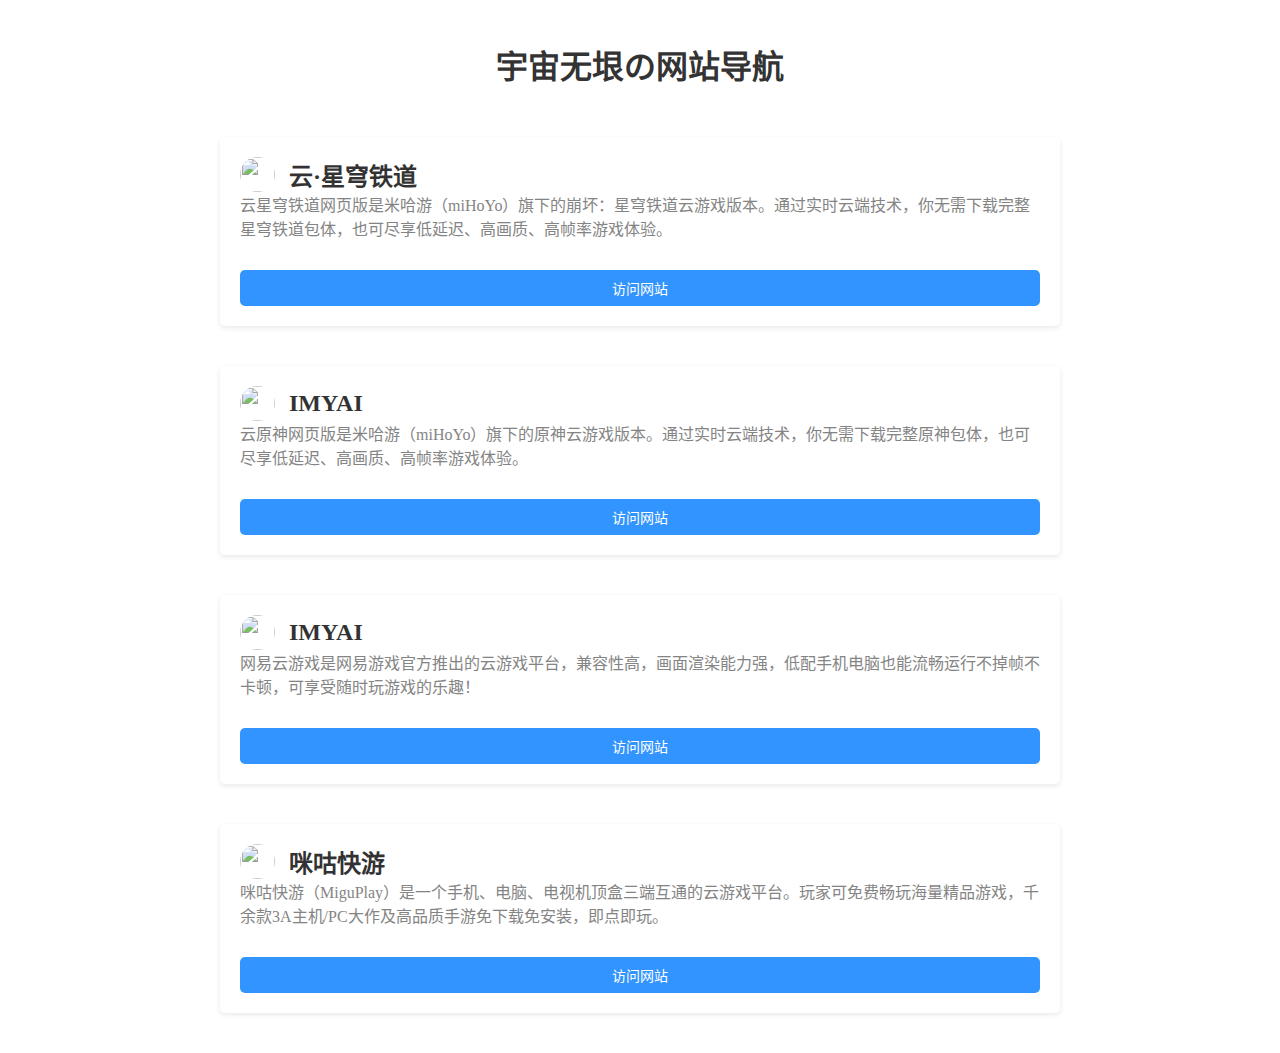
==== website.html @ 9bf2da71 "Add files via upload" ====
<!doctype html>
<html lang="zh-CN">
<head>
<meta charset="UTF-8">
<title>网站导航 - 宇宙无垠の小窝</title>
<link rel="shortcut icon" href="favicon.png" type="image/x-icon">
<meta name="viewport" content="width=device-width, initial-scale=1">
<style>
body {
    margin: 0;
    padding: 20px;
    background-image: url('https://t.mwm.moe/ycy');
    background-repeat:no-repeat; /* 背景图像将不会在元素内部重复 */
    background-attachment:fixed; /* 滚动页面时，背景图像不会随之移动 */
    background-position: center center; /* 背景图像在元素中水平和垂直方向上都居中对齐 */
    background-size: cover; /* 背景图像将被缩放以完全覆盖整个元素，图像可能被裁剪 */
}
h1 {
    text-align: center;
    color: #333;
    margin-bottom: 30px;
}
.website-container {
    display: flex;
    flex-wrap: wrap;
    justify-content: center;
    position: relative;
    z-index: 1;
}
.website {
    position: relative;
    max-width: 800px;
    margin: 20px; /*方块间的距离*/
    padding: 20px;
    background-color: #fff;
    border-radius: 5px; /*方块圆角值*/
    box-shadow: 0 2px 5px rgba(0, 0, 0, 0.1);
    transition: box-shadow 0.3s ease;
    opacity: 0.8; /*设置透明度*/
}

    .website {
    width: 85%;
}
.website:hover {
    box-shadow: 0 4px 10px rgba(0, 0, 0, 0.2);
}
.website p {
    color: #666;
    margin: 0;
}
.website img {
    width: 35px; /* 定义图片的宽度*/
    height: 35px; /* 定义图片的高度*/
    border-radius: 50%; /* 设置图片圆角为50%*/
    margin-right: 10px; /* 定义图片与标题之间的间距*/
    vertical-align: middle; /* 使图片与文字垂直居中对齐*/
    
}
.website h2 {
    margin: 0; /* 去掉标题的默认外边距*/
    display: inline-block; /* 使标题与图片在同一行显示*/
    vertical-align: middle; /* 使标题与图片垂直居中对齐*/
    
}

.website .button {
    display: block;
    padding: 8px 16px;
    background-color: #007bff;
    color: #fff;
    border: none;
    border-radius: 5px;
    font-size: 14px;
    text-decoration: none;
    transition: background-color 0.3s ease;
    text-align: center;
}

@media screen and (max-device-width: 400px) {
    .website .description {
    margin-bottom: 10px;
    /* 设置内容与按钮的间距 */
}
}
@media screen and (min-device-width: 400px) {
    .website .description {
    margin-bottom: 30px;
    /* 设置内容与按钮的间距 */
}
}
</style>
</head>
<body>
<h1>宇宙无垠の网站导航</h1>
<div class="website-container">
  <div class="website">
    <img src="https://sr.mihoyo.com/cloud/m/ico/favicon_128.2.1.0.ico" alt="" onerror="this.onerror=null; this.src='https://s2.loli.net/2024/03/06/IShspwBxYy8lKXA.gif';">
    <h2>云·星穹铁道</h2>
    <p class="description">云星穹铁道网页版是米哈游（miHoYo）旗下的崩坏：星穹铁道云游戏版本。通过实时云端技术，你无需下载完整星穹铁道包体，也可尽享低延迟、高画质、高帧率游戏体验。</p>
    <a href="https://sr.mihoyo.com/cloud/" target="_blank" class="button">访问网站</a>
    <div class="icn"></div>
  </div>
  
  <div class="website">
    <img src="https://webstatic.mihoyo.com/common/clgm-web-app/ys/ico/favicon_128.4.6.0.ico" alt="" onerror="this.onerror=null; this.src='https://s2.loli.net/2024/03/06/IShspwBxYy8lKXA.gif';">
    <h2>IMYAI</h2>
    <p class="description">云原神网页版是米哈游（miHoYo）旗下的原神云游戏版本。通过实时云端技术，你无需下载完整原神包体，也可尽享低延迟、高画质、高帧率游戏体验。</p>
    <a href="https://ys.mihoyo.com/cloud/" target="_blank" class="button">访问网站</a>
    <div class="icn"></div>
  </div>
  
  <div class="website">
    <img src="https://cg.163.com/logo2.png" alt="" onerror="this.onerror=null; this.src='https://s2.loli.net/2024/03/06/IShspwBxYy8lKXA.gif';">
    <h2>IMYAI</h2>
    <p class="description">网易云游戏是网易游戏官方推出的云游戏平台，兼容性高，画面渲染能力强，低配手机电脑也能流畅运行不掉帧不卡顿，可享受随时玩游戏的乐趣！</p>
    <a href="https://cg.163.com/" target="_blank" class="button">访问网站</a>
    <div class="icn"></div>
  </div>
  
  <div class="website">
    <img src="https://www.migufun.com/middleh5/migu_icon.png" alt="" onerror="this.onerror=null; this.src='https://s2.loli.net/2024/03/06/IShspwBxYy8lKXA.gif';">
    <h2>咪咕快游</h2>
    <p class="description">咪咕快游（MiguPlay）是一个手机、电脑、电视机顶盒三端互通的云游戏平台。玩家可免费畅玩海量精品游戏，千余款3A主机/PC大作及高品质手游免下载免安装，即点即玩。</p>
    <a href="https://www.migufun.com" target="_blank" class="button">访问网站</a>
    <div class="icn"></div>
  </div>
</div>
</body>
</html>
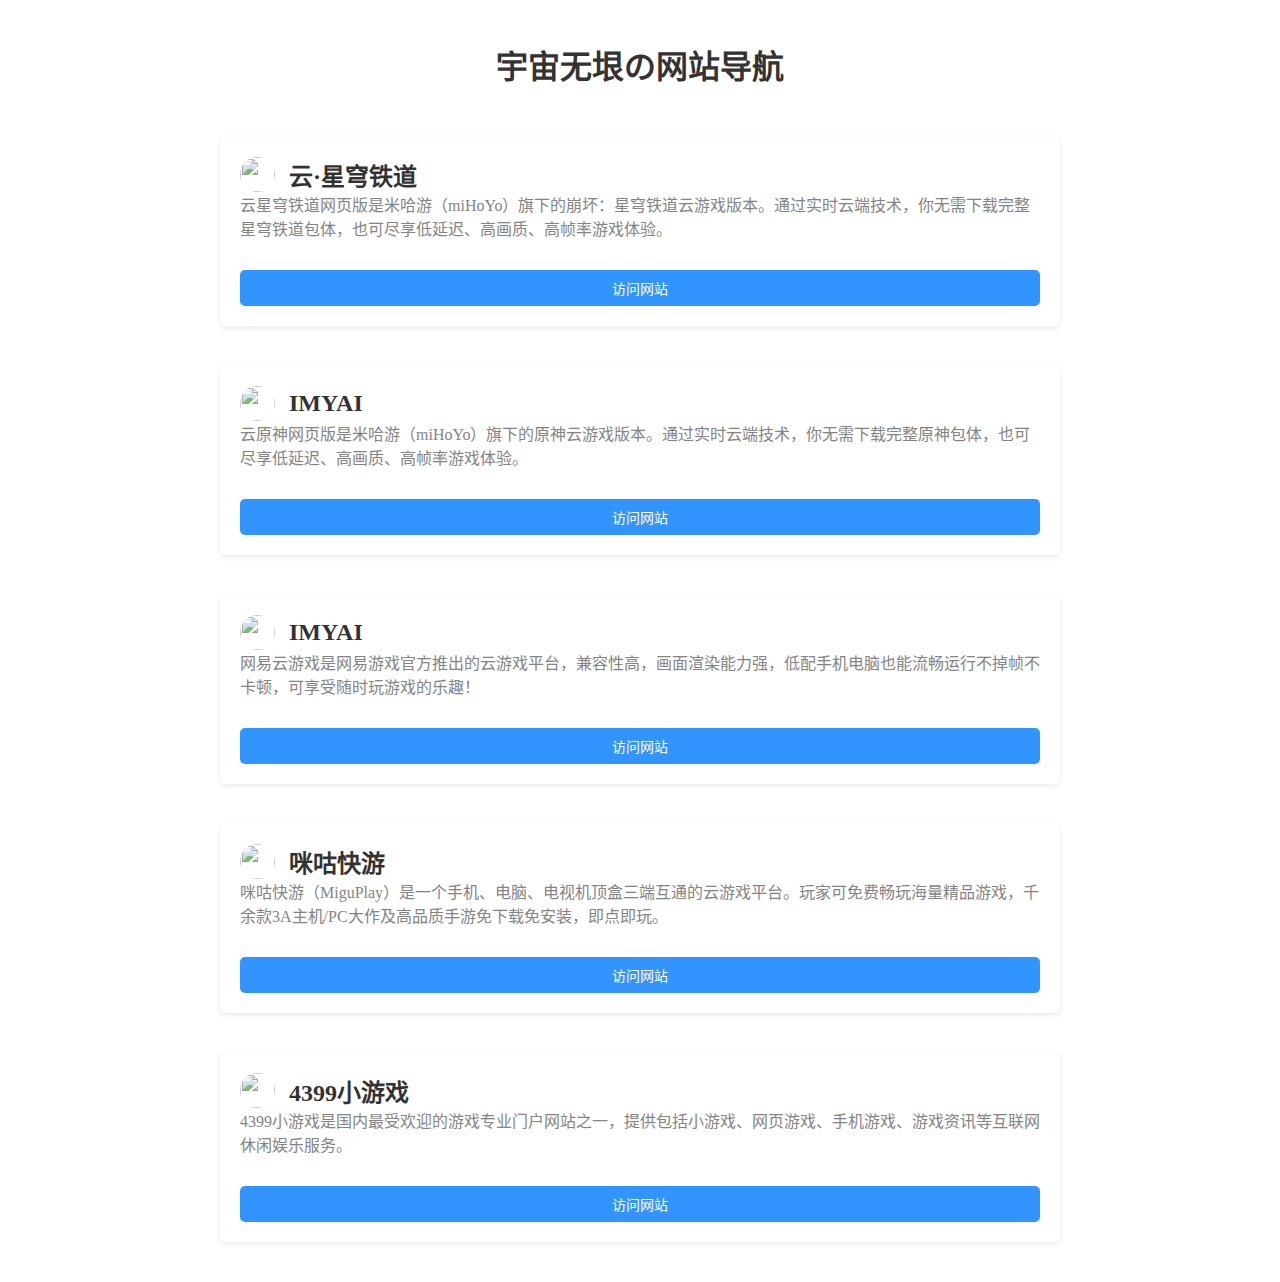
==== commit 20776a50: "Update website.html" ====
--- a/website.html
+++ b/website.html
@@ -125,6 +125,14 @@
     <a href="https://www.migufun.com" target="_blank" class="button">访问网站</a>
     <div class="icn"></div>
   </div>
+  
+  <div class="website">
+    <img src="https://www.4399.com/favicon.ico" alt="" onerror="this.onerror=null; this.src='https://s2.loli.net/2024/03/06/IShspwBxYy8lKXA.gif';">
+    <h2>4399小游戏</h2>
+    <p class="description">4399小游戏是国内最受欢迎的游戏专业门户网站之一，提供包括小游戏、网页游戏、手机游戏、游戏资讯等互联网休闲娱乐服务。</p>
+    <a href="https://www.4399.com/" target="_blank" class="button">访问网站</a>
+    <div class="icn"></div>
+  </div>
 </div>
 </body>
-</html>+</html>
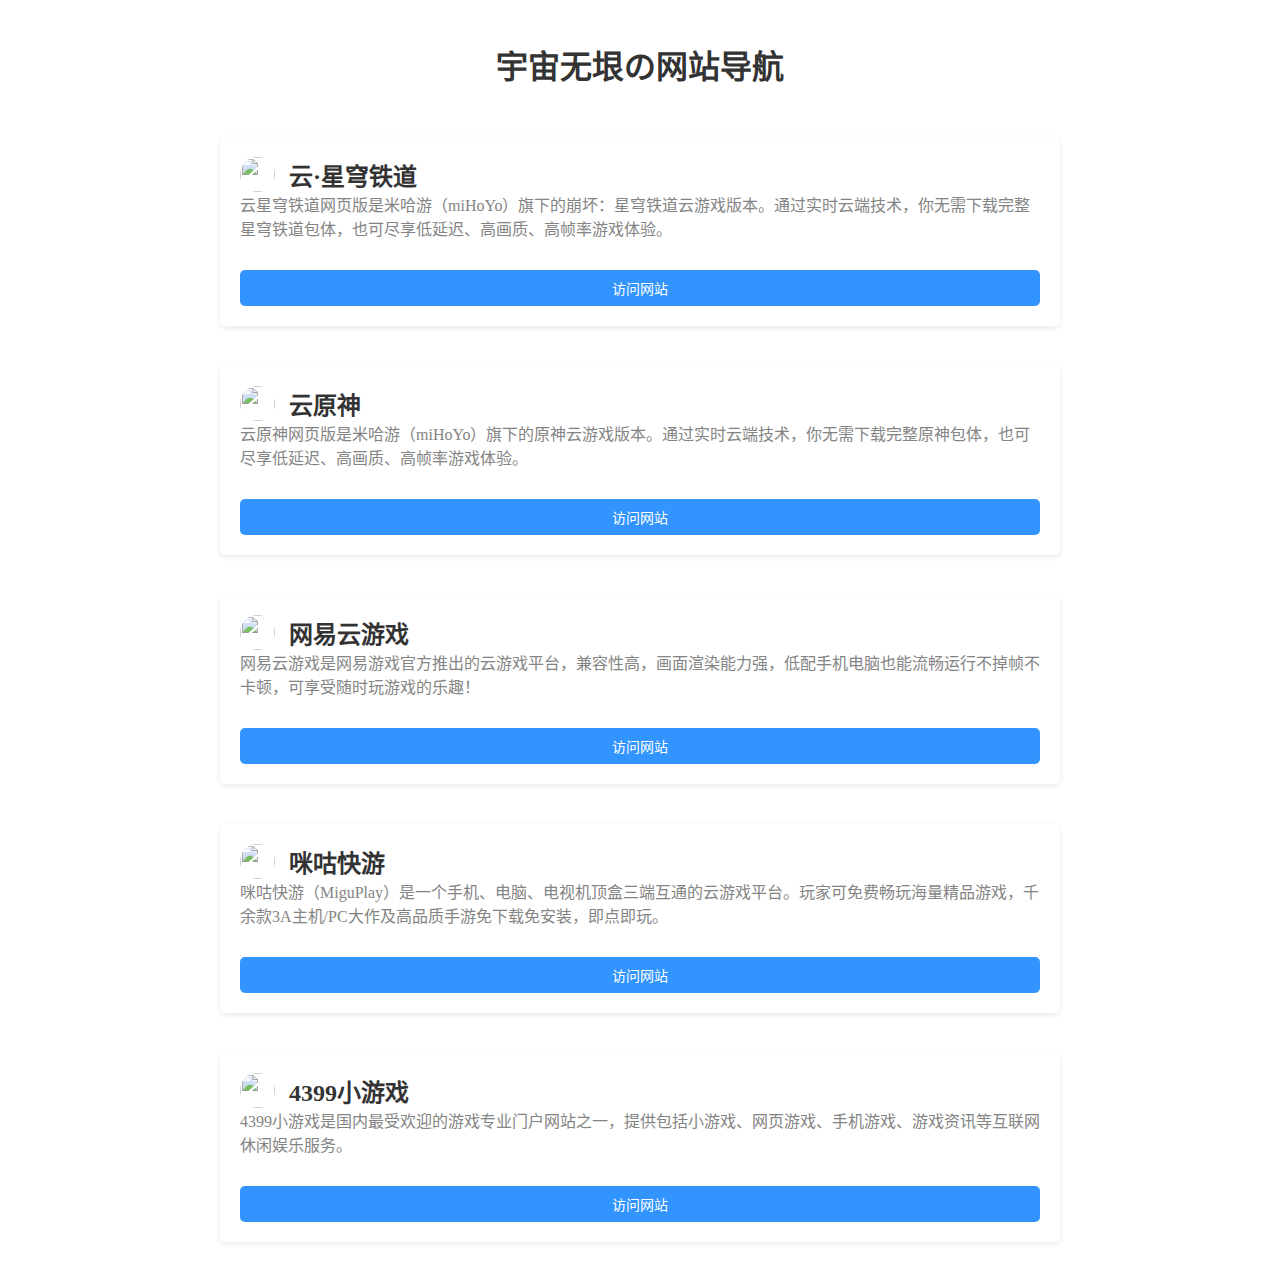
==== commit ec46dc02: "Add files via upload" ====
--- a/website.html
+++ b/website.html
@@ -39,11 +39,11 @@
     opacity: 0.8; /*设置透明度*/
 }
 
-    .website {
+.website {
     width: 85%;
 }
 .website:hover {
-    box-shadow: 0 4px 10px rgba(0, 0, 0, 0.2);
+    box-shadow: 0 8px 8px rgba(0, 0, 0, 0.2);
 }
 .website p {
     color: #666;
@@ -75,6 +75,12 @@
     text-decoration: none;
     transition: background-color 0.3s ease;
     text-align: center;
+    cursor: pointer;
+}
+
+/* 鼠标悬停时的按钮样式 */
+.website .button:hover {
+    background-color: #0056b3; /* 鼠标悬停时的按钮背景颜色 */
 }
 
 @media screen and (max-device-width: 400px) {
@@ -104,7 +110,7 @@
   
   <div class="website">
     <img src="https://webstatic.mihoyo.com/common/clgm-web-app/ys/ico/favicon_128.4.6.0.ico" alt="" onerror="this.onerror=null; this.src='https://s2.loli.net/2024/03/06/IShspwBxYy8lKXA.gif';">
-    <h2>IMYAI</h2>
+    <h2>云原神</h2>
     <p class="description">云原神网页版是米哈游（miHoYo）旗下的原神云游戏版本。通过实时云端技术，你无需下载完整原神包体，也可尽享低延迟、高画质、高帧率游戏体验。</p>
     <a href="https://ys.mihoyo.com/cloud/" target="_blank" class="button">访问网站</a>
     <div class="icn"></div>
@@ -112,7 +118,7 @@
   
   <div class="website">
     <img src="https://cg.163.com/logo2.png" alt="" onerror="this.onerror=null; this.src='https://s2.loli.net/2024/03/06/IShspwBxYy8lKXA.gif';">
-    <h2>IMYAI</h2>
+    <h2>网易云游戏</h2>
     <p class="description">网易云游戏是网易游戏官方推出的云游戏平台，兼容性高，画面渲染能力强，低配手机电脑也能流畅运行不掉帧不卡顿，可享受随时玩游戏的乐趣！</p>
     <a href="https://cg.163.com/" target="_blank" class="button">访问网站</a>
     <div class="icn"></div>
@@ -135,4 +141,4 @@
   </div>
 </div>
 </body>
-</html>
+</html>